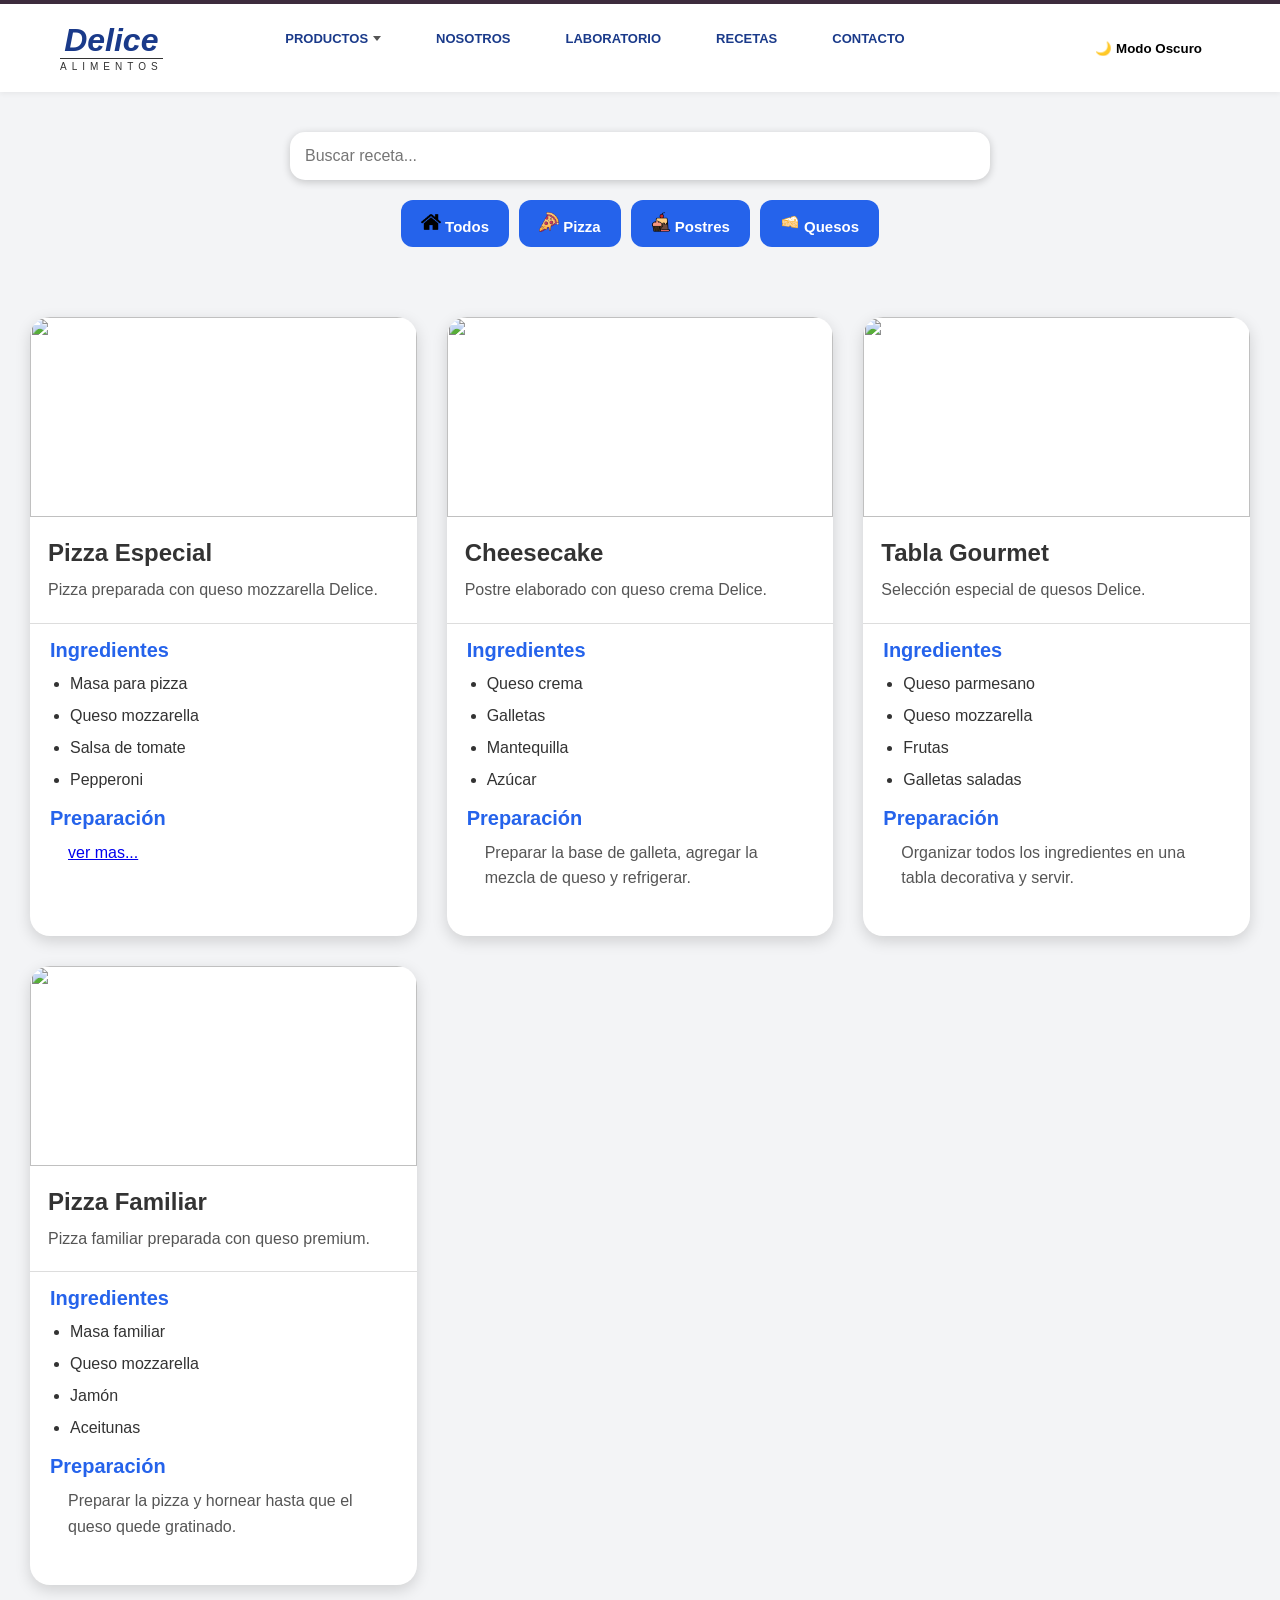
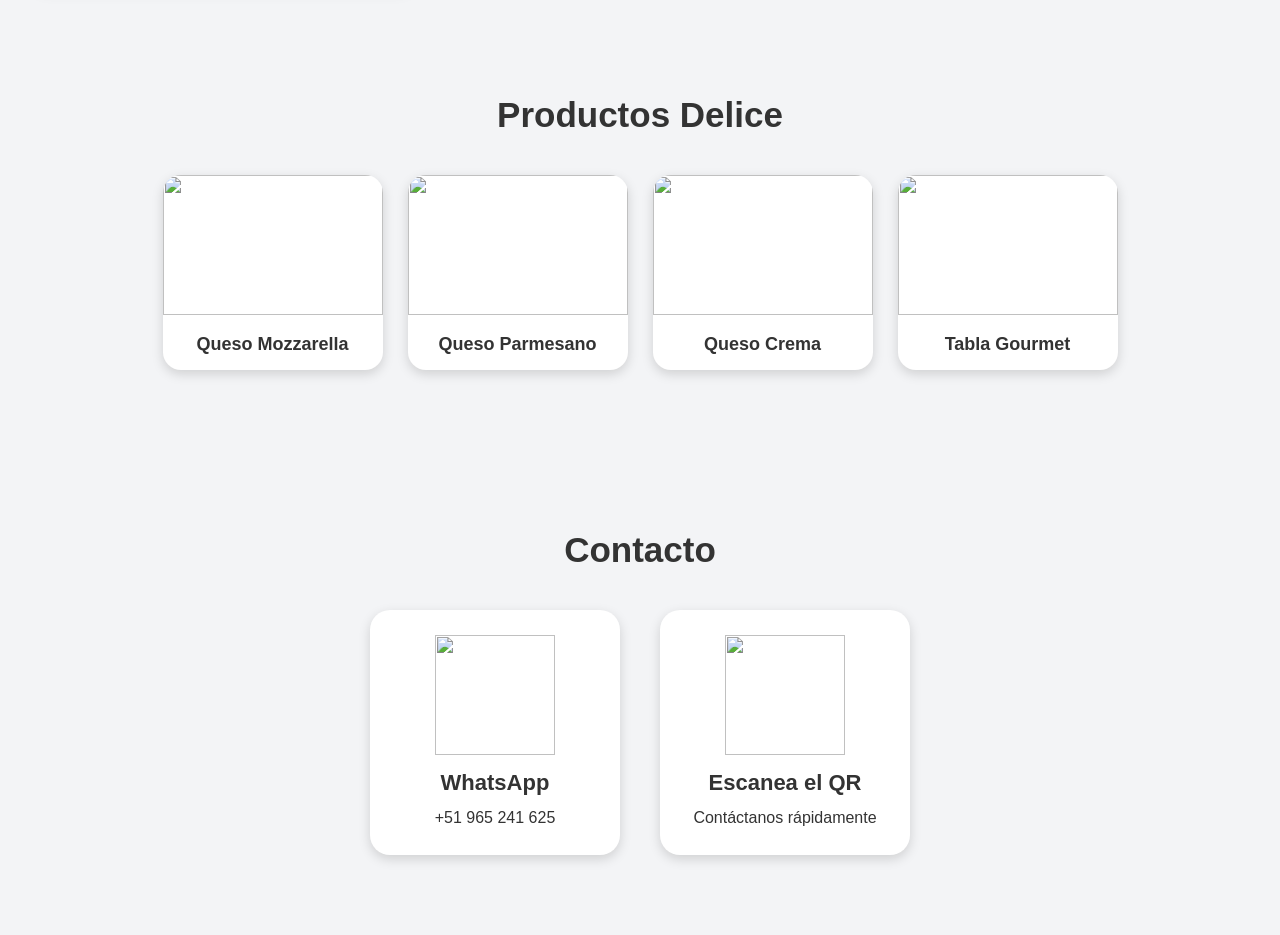
==== index.html @ c390afad "archivo html" ====
<!DOCTYPE html>
<html lang="es">

<head>
    <meta charset="UTF-8">
    <meta name="viewport"
        content="width=device-width, initial-scale=1.0">

    <title>Delice Recetas</title>

    <link rel="stylesheet" href="style.css">
    <link rel="stylesheet" href="style2.css">
</head>

<body>

    <!-- HEADER -->

    <header class="main-header">
        <div class="container">
            <!-- Logo -->
            <div class="logo">
                <a href="#">
                    <span class="brand-name">Delice</span>
                    <span class="brand-sub">ALIMENTOS</span>
                </a>
            </div>

            <!-- Navegación Principal -->
            <nav class="nav-menu">
                <ul>
                    <li><a href="#">PRODUCTOS <i class="arrow-down"></i></a></li>
                    <li><a href="#">NOSOTROS</a></li>
                    <li><a href="#">LABORATORIO</a></li>
                    <li><a href="#">RECETAS</a></li>
                    <li><a href="#">CONTACTO</a></li>
                </ul>
            </nav>

            <!-- Selector de Idioma -->
            <div class="language-selector">
                
                <button id="modoOscuro">
            🌙 Modo Oscuro
        </button>
            </div>
        </div>
    </header>

    <!-- BUSCADOR -->

    <section class="busqueda">

        <input type="text"
            id="buscar"
            placeholder="Buscar receta...">

    </section>

    <!-- FILTROS -->

    <section class="filtros">
  <button class="filtro" data-categoria="todos">
    <img src="iconos/casa.png" alt="Icono Todos" width="20" height="20">
    Todos
  </button>

  <button class="filtro" data-categoria="pizza">
    <img src="iconos/pizza.png" alt="Icono Pizza" width="20" height="20">
    Pizza
  </button>

  <button class="filtro" data-categoria="postre">
    <img src="iconos/postre.png" alt="Icono Postre" width="20" height="20">
    Postres
  </button>

  <button class="filtro" data-categoria="queso">
    <img src="iconos/queso.png" alt="Icono Queso" width="20" height="20">
    Quesos
  </button>

  
</section>

    <!-- RECETAS -->

    <section class="contenedor-recetas"
        id="recetas">

        <!-- RECETA 1 -->

        <div class="tarjeta"
            data-categoria="pizza">

            <img src="https://images.unsplash.com/photo-1513104890138-7c749659a591?q=80&w=1200">

            <h2>Pizza Especial</h2>

            <p>
                Pizza preparada con queso mozzarella Delice.
            </p>

            <div class="receta">

                <h3>Ingredientes</h3>

                <ul>
                    <li>Masa para pizza</li>
                    <li>Queso mozzarella</li>
                    <li>Salsa de tomate</li>
                    <li>Pepperoni</li>
                </ul>

                <h3>Preparación</h3>

                <p>
                  <a href="preparacion.html">
                    ver mas...

                </a>  
                </p>

            </div>

        </div>

        <!-- RECETA 2 -->

        <div class="tarjeta"
            data-categoria="postre">

            <img src="https://images.unsplash.com/photo-1488477181946-6428a0291777?q=80&w=1200">

            <h2>Cheesecake</h2>

            <p>
                Postre elaborado con queso crema Delice.
            </p>

            <div class="receta">

                <h3>Ingredientes</h3>

                <ul>
                    <li>Queso crema</li>
                    <li>Galletas</li>
                    <li>Mantequilla</li>
                    <li>Azúcar</li>
                </ul>

                <h3>Preparación</h3>

                <p>
                    Preparar la base de galleta,
                    agregar la mezcla de queso
                    y refrigerar.
                </p>

            </div>

        </div>

        <!-- RECETA 3 -->

        <div class="tarjeta"
            data-categoria="queso">

            <img src="https://images.unsplash.com/photo-1452195100486-9cc805987862?q=80&w=1200">

            <h2>Tabla Gourmet</h2>

            <p>
                Selección especial de quesos Delice.
            </p>

            <div class="receta">

                <h3>Ingredientes</h3>

                <ul>
                    <li>Queso parmesano</li>
                    <li>Queso mozzarella</li>
                    <li>Frutas</li>
                    <li>Galletas saladas</li>
                </ul>

                <h3>Preparación</h3>

                <p>
                    Organizar todos los ingredientes
                    en una tabla decorativa y servir.
                </p>

            </div>

        </div>

        <!-- RECETA 4 -->

        <div class="tarjeta"
            data-categoria="pizza">

            <img src="https://images.unsplash.com/photo-1541745537411-b8046dc6d66c?q=80&w=1200">

            <h2>Pizza Familiar</h2>

            <p>
                Pizza familiar preparada con queso premium.
            </p>

            <div class="receta">

                <h3>Ingredientes</h3>

                <ul>
                    <li>Masa familiar</li>
                    <li>Queso mozzarella</li>
                    <li>Jamón</li>
                    <li>Aceitunas</li>
                </ul>

                <h3>Preparación</h3>

                <p>
                    Preparar la pizza y hornear
                    hasta que el queso quede gratinado.
                </p>

            </div>

        </div>

    </section>

    <!-- PRODUCTOS -->

    <section id="productos"
        class="productos">

        <h2>Productos Delice</h2>

        <div class="contenedor-productos">

            <!-- PRODUCTO 1 -->

            <div class="producto">

                <img src="https://images.unsplash.com/photo-1552767059-ce182ead6c1b?q=80&w=1200">

                <h3>Queso Mozzarella</h3>

            </div>

            <!-- PRODUCTO 2 -->

            <div class="producto">

                <img src="https://images.unsplash.com/photo-1628088062854-d1870b4553da?q=80&w=1200">

                <h3>Queso Parmesano</h3>

            </div>

            <!-- PRODUCTO 3 -->

            <div class="producto">

                <img src="https://images.unsplash.com/photo-1634141510639-d691d86f47be?q=80&w=1200">

                <h3>Queso Crema</h3>

            </div>

            <!-- PRODUCTO 4 -->

            <div class="producto">

                <img src="https://images.unsplash.com/photo-1486297678162-eb2a19b0a32d?q=80&w=1200">

                <h3>Tabla Gourmet</h3>

            </div>

        </div>

    </section>

    <!-- CONTACTO -->

    <section id="contacto"
        class="info">

        <h2>Contacto</h2>

        <div class="contacto-contenedor">

            <!-- WHATSAPP -->

            <div class="contacto-card">

                <img src="https://cdn-icons-png.flaticon.com/512/733/733585.png">

                <h3>WhatsApp</h3>

                <p>
                    +51 965 241 625
                </p>

            </div>

            <!-- QR -->

            <div class="contacto-card">

                <img src="https://api.qrserver.com/v1/create-qr-code/?size=200x200&data=https://wa.me/51965241625">

                <h3>Escanea el QR</h3>

                <p>
                    Contáctanos rápidamente
                </p>

            </div>

        </div>

    </section>

    <script src="script.js"></script>

</body>

</html>
---- style.css ----
*{
    margin:0;
    padding:0;
    box-sizing:border-box;
    font-family:Arial, Helvetica, sans-serif;
}

html{
    scroll-behavior:smooth;
}

body{
    background:#f3f4f6;
    color:#333;
}

/* HEADER */

header{
    
    color:rgb(207, 45, 45);
    padding:25px;
    text-align:center;
    box-shadow:0px 4px 10px rgba(0,0,0,0.2);
}

header h1{
    font-size:40px;
    margin-bottom:15px;
    letter-spacing:2px;
}

nav{
    margin-bottom:20px;
}

nav a{
    color:white;
    text-decoration:none;
    margin:0 15px;
    font-size:18px;
    transition:0.3s;
    font-weight:bold;
}

nav a:hover{
    color:#60a5fa;
}

/* BOTON */

#modoOscuro{
    padding:12px 18px;
    border:none;
    border-radius:12px;
    cursor:pointer;
    font-weight:bold;
    transition:0.3s;
    background:white;
}

#modoOscuro:hover{
    transform:scale(1.05);
}

/* BUSCADOR */

.busqueda{
    display:flex;
    justify-content:center;
    margin:40px 20px 20px;
}

#buscar{
    width:60%;
    max-width:700px;
    padding:15px;
    border-radius:15px;
    border:none;
    box-shadow:0px 2px 8px rgba(0,0,0,0.2);
    font-size:16px;
    outline:none;
}

/* FILTROS */

.filtros{
    display:flex;
    justify-content:center;
    flex-wrap:wrap;
    gap:10px;
    margin-bottom:40px;
}

.filtro{
    padding:12px 20px;
    border:none;
    background:#2563eb;
    color:white;
    border-radius:12px;
    cursor:pointer;
    transition:0.3s;
    font-size:15px;
    font-weight:bold;
}

.filtro:hover{
    background:#1d4ed8;
    transform:translateY(-2px);
}

/* RECETAS */

.contenedor-recetas{

    display:grid;

    grid-template-columns:
    repeat(auto-fit,minmax(320px,1fr));

    gap:30px;

    padding:30px;

    max-width:1300px;

    margin:auto;
}

.tarjeta{

    background:white;

    border-radius:20px;

    overflow:hidden;

    box-shadow:0px 5px 15px rgba(0,0,0,0.15);

    transition:0.4s;
}

.tarjeta:hover{
    transform:translateY(-10px);
}

.tarjeta img{

    width:100%;

    height:200px;

    object-fit:cover;
}

.tarjeta h2{

    padding:18px 18px 10px;

    font-size:24px;
}

.tarjeta p{

    padding:0 18px 20px;

    line-height:1.6;

    color:#555;
}

/* INFORMACION RECETA */

.receta{

    padding:15px 20px 25px;

    border-top:1px solid #ddd;
}

.receta h3{

    margin-bottom:10px;

    color:#2563eb;

    font-size:20px;
}

.receta ul{

    margin-left:20px;

    margin-bottom:15px;
}

.receta li{

    margin-bottom:8px;

    line-height:1.5;
}

/* PRODUCTOS */

.productos{

    padding:80px 20px;

    text-align:center;
}

.productos h2{

    font-size:35px;

    margin-bottom:40px;
}

.contenedor-productos{

    display:flex;

    justify-content:center;

    flex-wrap:wrap;

    gap:25px;

    margin-top:40px;
}

.producto{

    width:220px;

    background:white;

    border-radius:18px;

    overflow:hidden;

    box-shadow:0px 4px 12px rgba(0,0,0,0.15);

    transition:0.3s;

    text-align:center;
}

.producto:hover{
    transform:translateY(-8px);
}

.producto img{

    width:100%;

    height:140px;

    object-fit:cover;
}

.producto h3{

    padding:15px;

    font-size:18px;
}

/* CONTACTO */

.info{

    padding:80px 30px;

    text-align:center;
}

.info h2{

    font-size:35px;

    margin-bottom:20px;
}

.contacto-contenedor{

    display:flex;

    justify-content:center;

    gap:40px;

    flex-wrap:wrap;

    margin-top:40px;
}

.contacto-card{

    background:white;

    width:250px;

    padding:25px;

    border-radius:20px;

    box-shadow:0px 4px 12px rgba(0,0,0,0.15);

    text-align:center;

    transition:0.3s;
}

.contacto-card:hover{
    transform:translateY(-8px);
}

.contacto-card img{

    width:120px;

    height:120px;

    object-fit:contain;

    margin-bottom:15px;
}

.contacto-card h3{

    margin-bottom:10px;

    font-size:22px;
}

.contacto-card p{

    font-size:16px;

    line-height:1.5;
}

/* DARK MODE */

.dark{
    background:#0f172a;
    color:white;
}

.dark #buscar{
    background:#1e293b;
    color:white;
}

.dark .tarjeta{
    background:#1e293b;
    color:white;
}

.dark .tarjeta p{
    color:#d1d5db;
}

.dark .producto{
    background:#1e293b;
    color:white;
}

.dark .contacto-card{
    background:#1e293b;
    color:white;
}

.dark .receta{
    border-top:1px solid #374151;
}

.dark .receta h3{
    color:#60a5fa;
}

/* RESPONSIVE */

@media(max-width:768px){

    header h1{
        font-size:28px;
    }

    nav a{
        display:block;
        margin:10px 0;
    }

    #buscar{
        width:95%;
    }

    .contenedor-recetas{
        padding:15px;
    }

    .tarjeta h2{
        font-size:22px;
    }

    .productos h2{
        font-size:28px;
    }

    .info h2{
        font-size:28px;
    }

}
---- style2.css ----
/* Configuración General */
body {
    margin: 0;
    font-family: 'Segoe UI', Tahoma, Geneva, Verdana, sans-serif;
}

/* Barra superior delgada (color oscuro) */
.main-header {
    border-top: 4px solid #3d2b3d; /* El tono oscuro de la parte superior */
    background-color: #ffffff;
    padding: 20px 0;
    box-shadow: 0 2px 5px rgba(0,0,0,0.05);
}

.container {
    max-width: 1200px;
    margin: 0 auto;
    display: flex;
    align-items: center;
    justify-content: space-between;
    padding: 0 20px;
}

/* Estilo del Logo */
.logo a {
    text-decoration: none;
    display: flex;
    flex-direction: column;
}

.brand-name {
    font-size: 32px;
    font-weight: bold;
    color: #1a3a8a; /* Azul característico */
    font-style: italic;
    line-height: 1;
}

.brand-sub {
    font-size: 10px;
    letter-spacing: 5px;
    color: #333;
    border-top: 1px solid #333;
    margin-top: 2px;
    padding-top: 2px;
}

/* Menú de Navegación */
.nav-menu ul {
    list-style: none;
    display: flex;
    gap: 25px;
    margin: 0;
    padding: 0;
}

.nav-menu ul li a, .language-selector a {
    text-decoration: none;
    color: #1a3a8a;
    font-size: 13px;
    font-weight: 600;
    text-transform: uppercase;
    display: flex;
    align-items: center;
}

.nav-menu ul li a:hover {
    color: #1a3a8a;
}

/* Iconos de flecha (simulados con bordes) */
.arrow-down {
    display: inline-block;
    margin-left: 5px;
    width: 0; 
    height: 0; 
    border-left: 4px solid transparent;
    border-right: 4px solid transparent;
    border-top: 5px solid #555;
}

/* Idioma (derecha) */
.language-selector {
    margin-left: 50px;
}
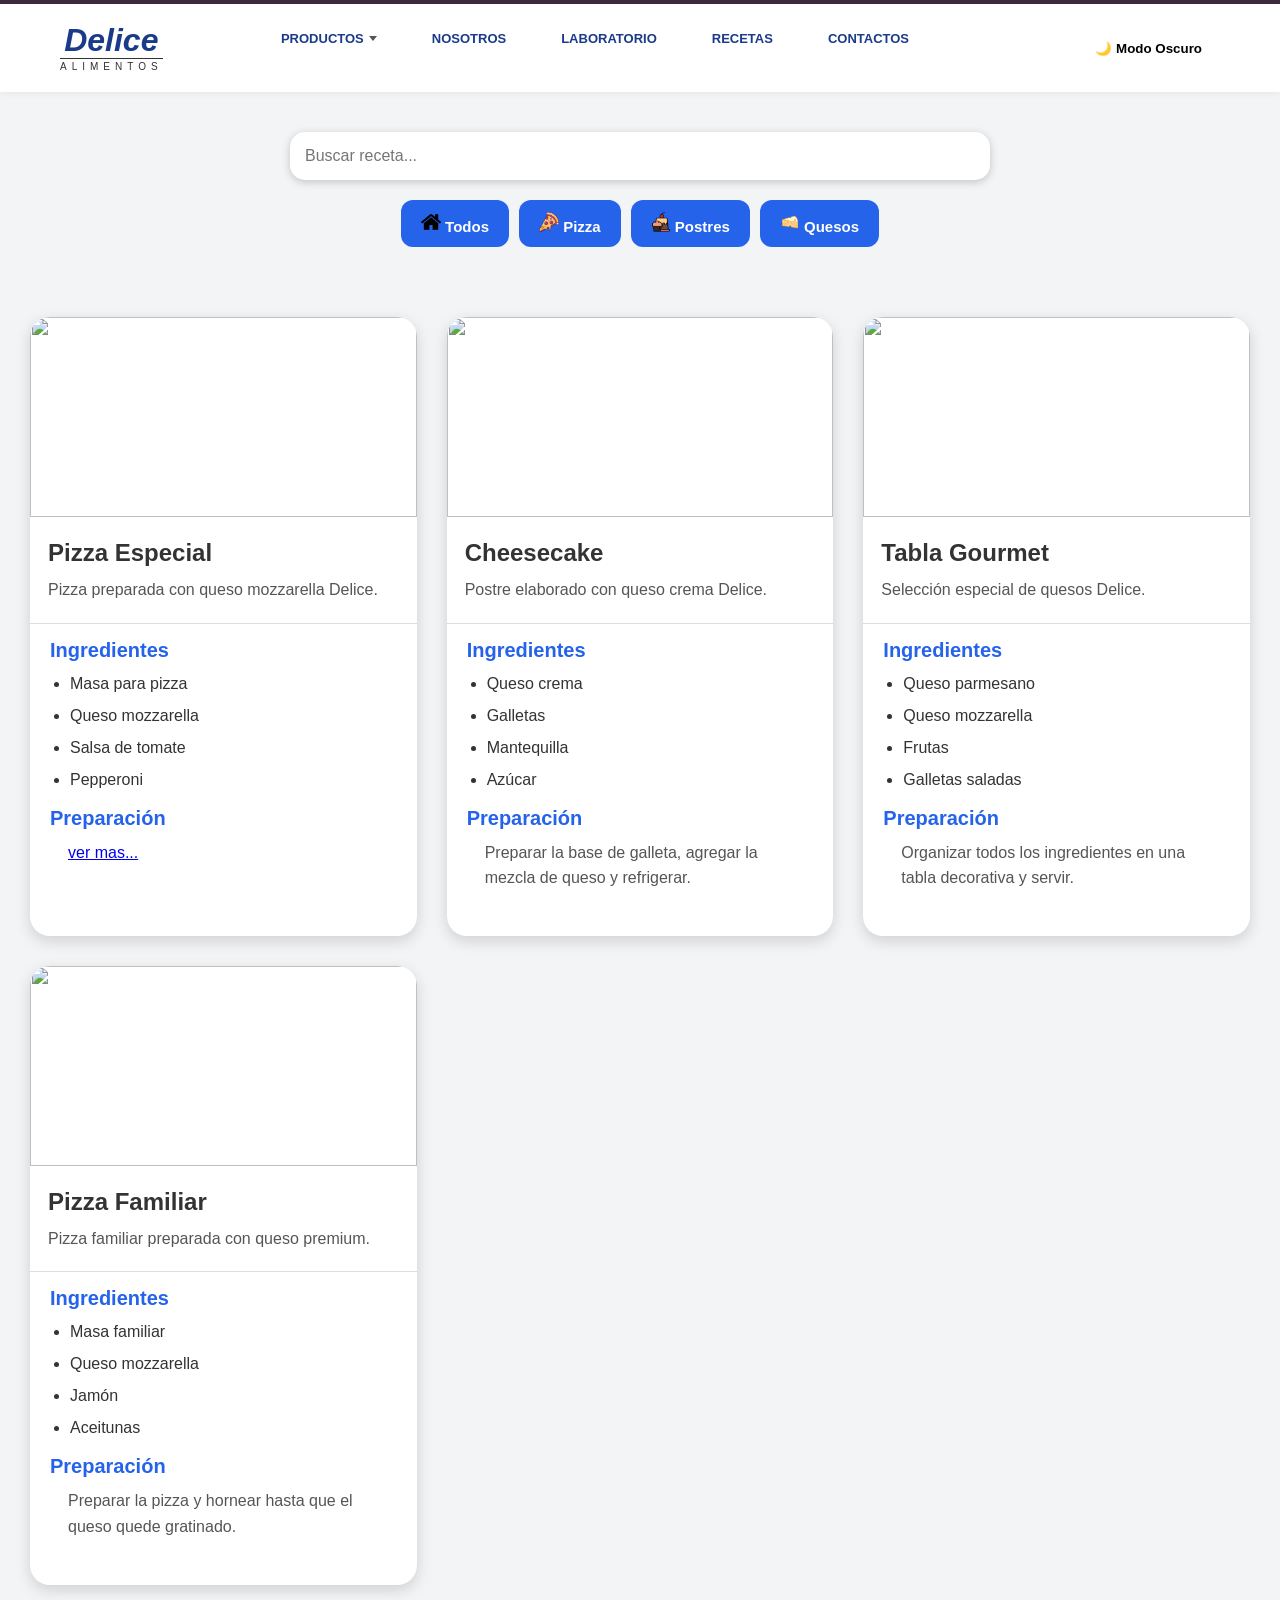
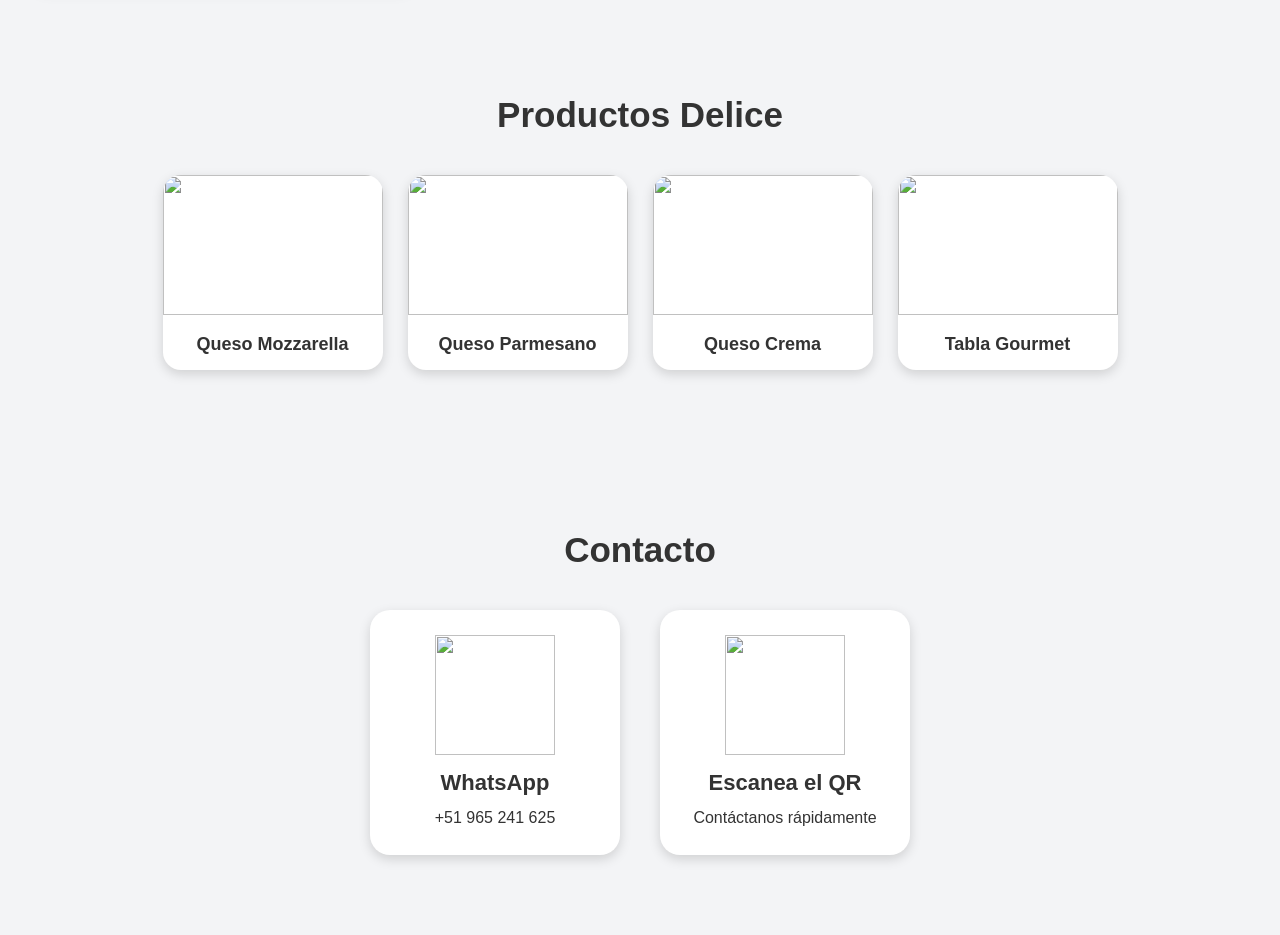
==== commit 13f3f597: "Update index.html" ====
--- a/index.html
+++ b/index.html
@@ -33,7 +33,7 @@
                     <li><a href="#">NOSOTROS</a></li>
                     <li><a href="#">LABORATORIO</a></li>
                     <li><a href="#">RECETAS</a></li>
-                    <li><a href="#">CONTACTO</a></li>
+                    <li><a href="#">CONTACTOs</a></li>
                 </ul>
             </nav>
 
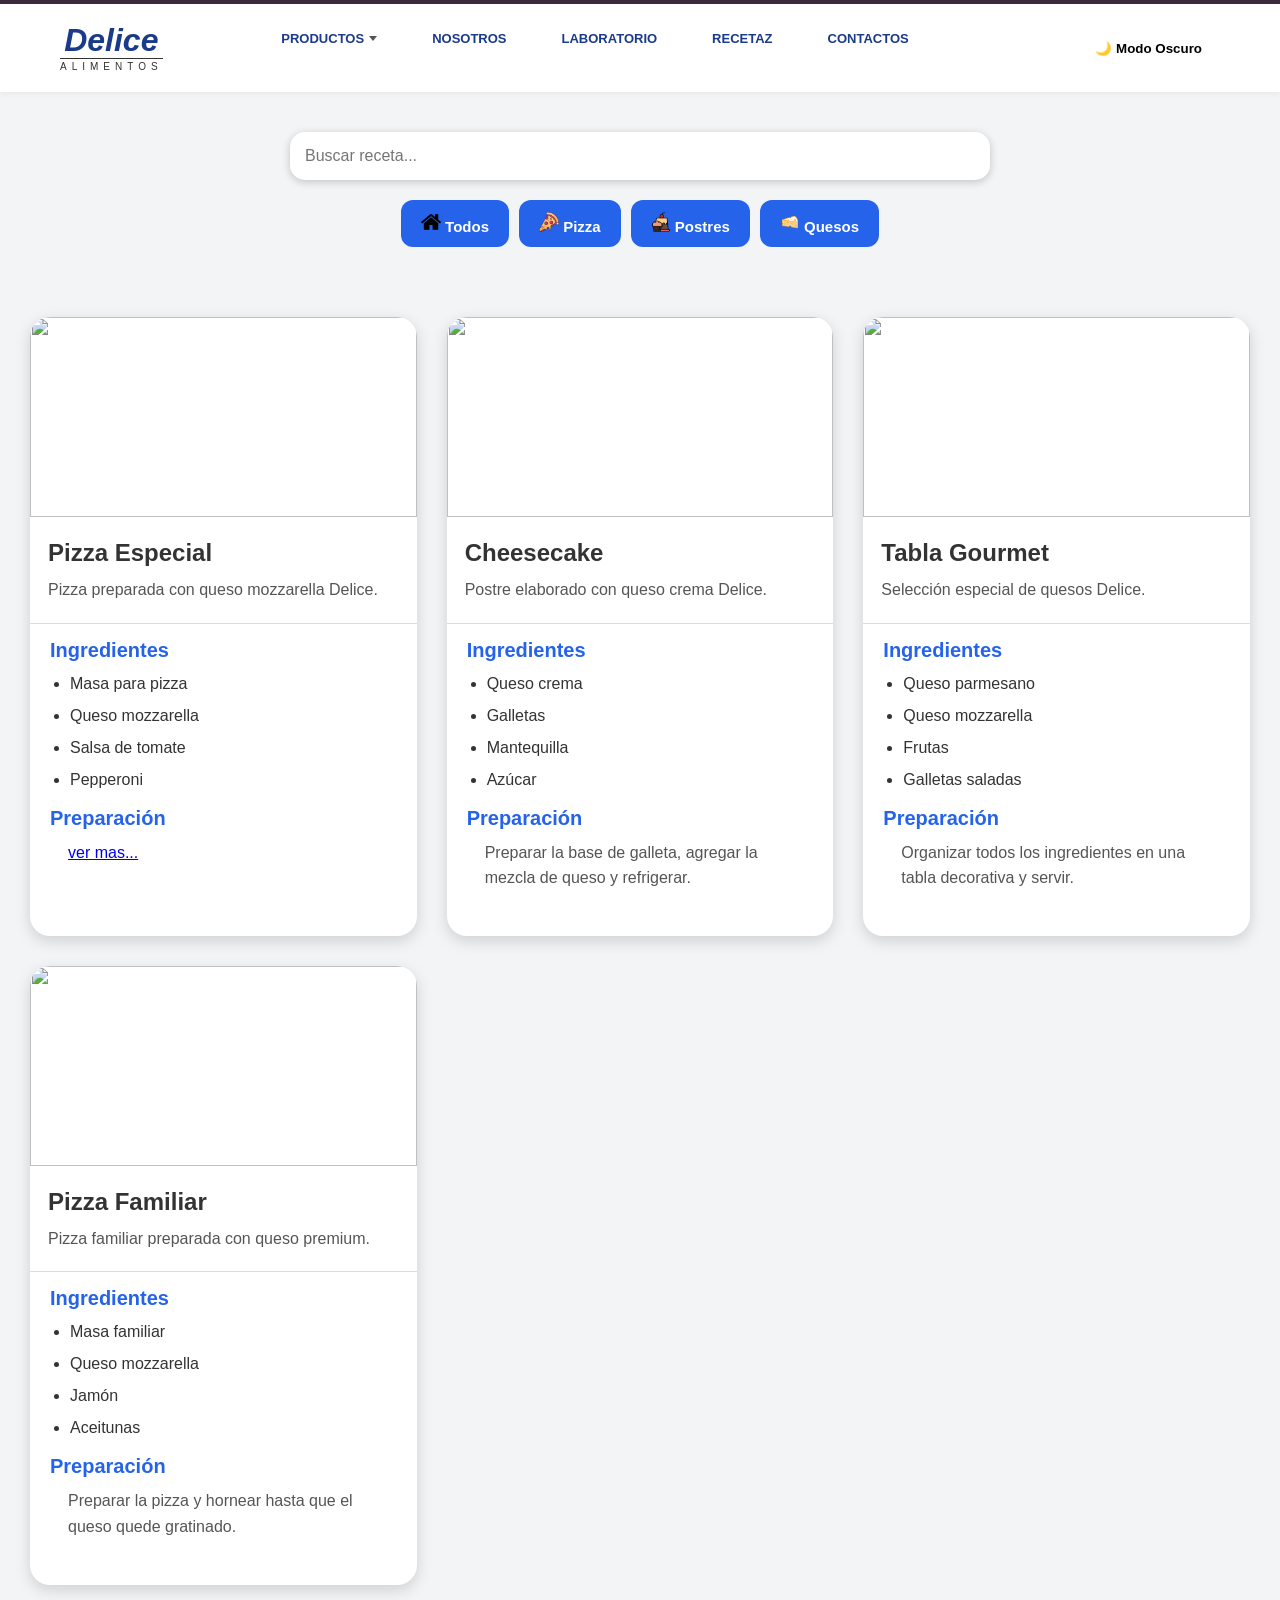
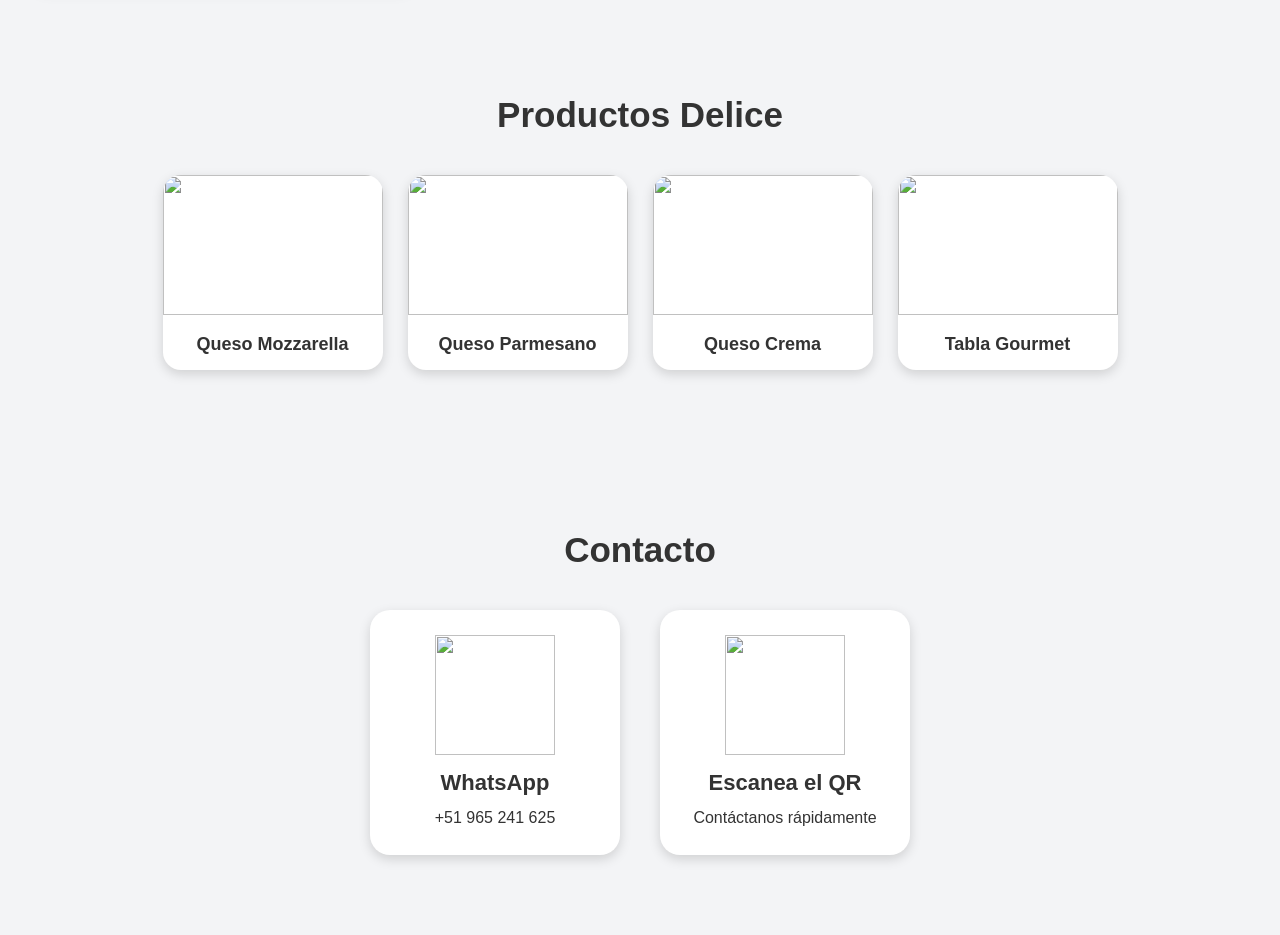
==== commit 5651e0d3: "CAMBIO Z" ====
--- a/index.html
+++ b/index.html
@@ -32,7 +32,7 @@
                     <li><a href="#">PRODUCTOS <i class="arrow-down"></i></a></li>
                     <li><a href="#">NOSOTROS</a></li>
                     <li><a href="#">LABORATORIO</a></li>
-                    <li><a href="#">RECETAS</a></li>
+                    <li><a href="#">RECETAZ</a></li>
                     <li><a href="#">CONTACTOs</a></li>
                 </ul>
             </nav>
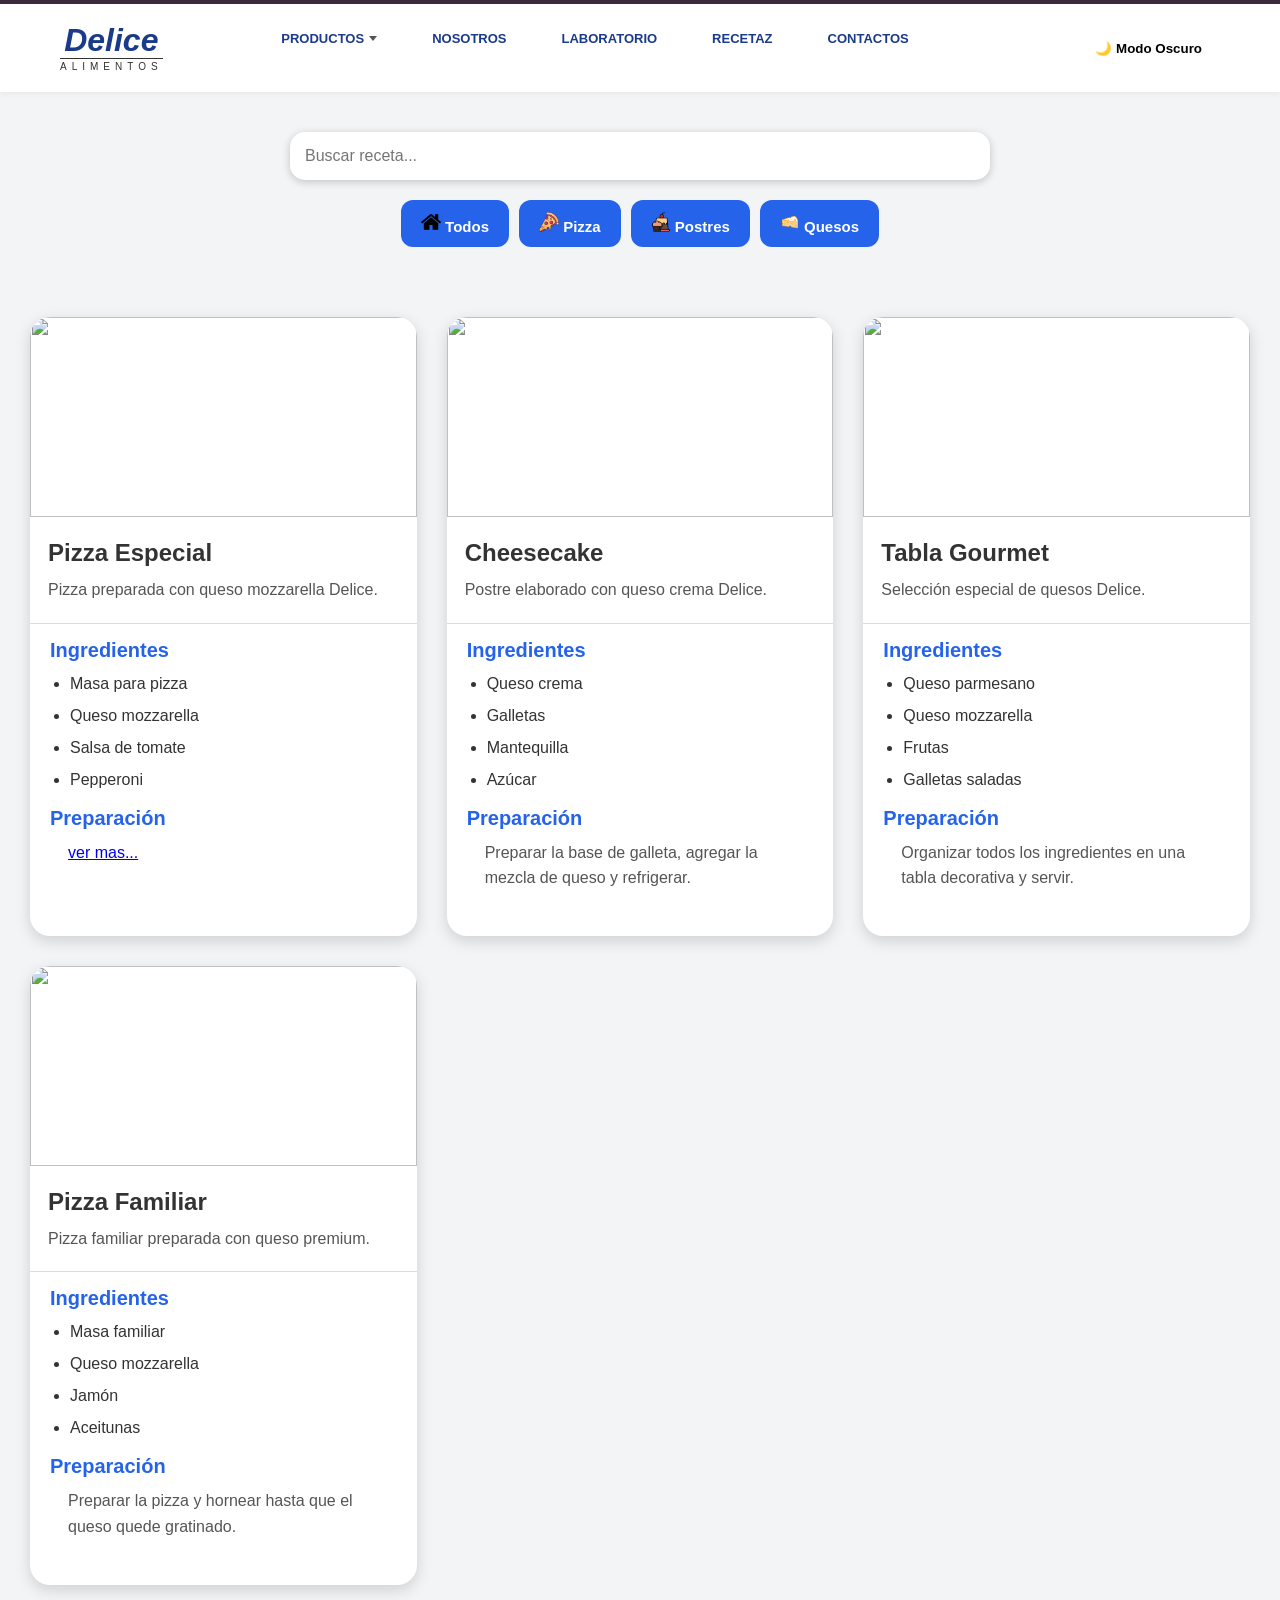
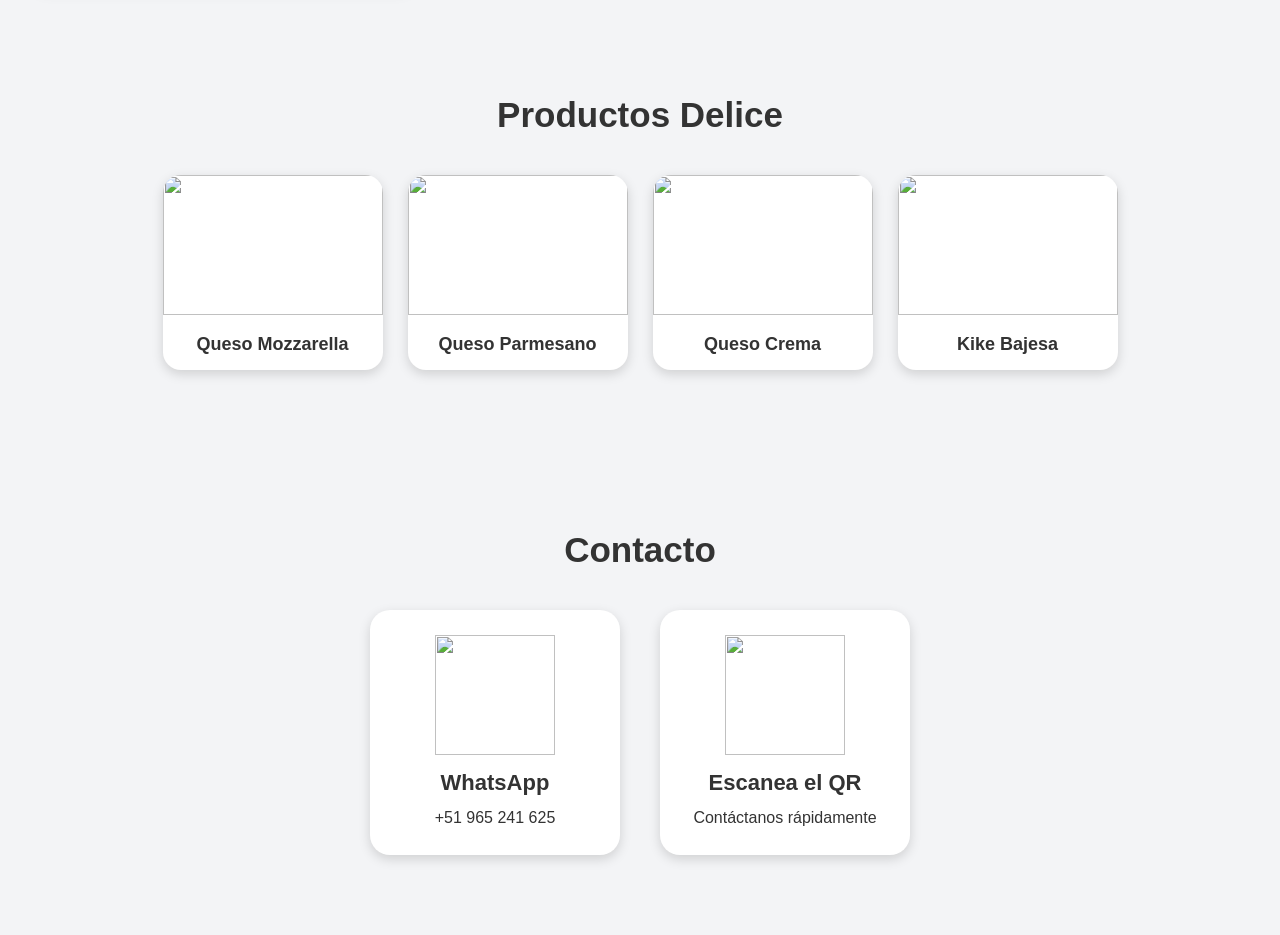
==== commit da073e1c: "Cambio Receta" ====
--- a/index.html
+++ b/index.html
@@ -278,7 +278,7 @@
 
                 <img src="https://images.unsplash.com/photo-1486297678162-eb2a19b0a32d?q=80&w=1200">
 
-                <h3>Tabla Gourmet</h3>
+                <h3>Kike Bajesa</h3>
 
             </div>
 
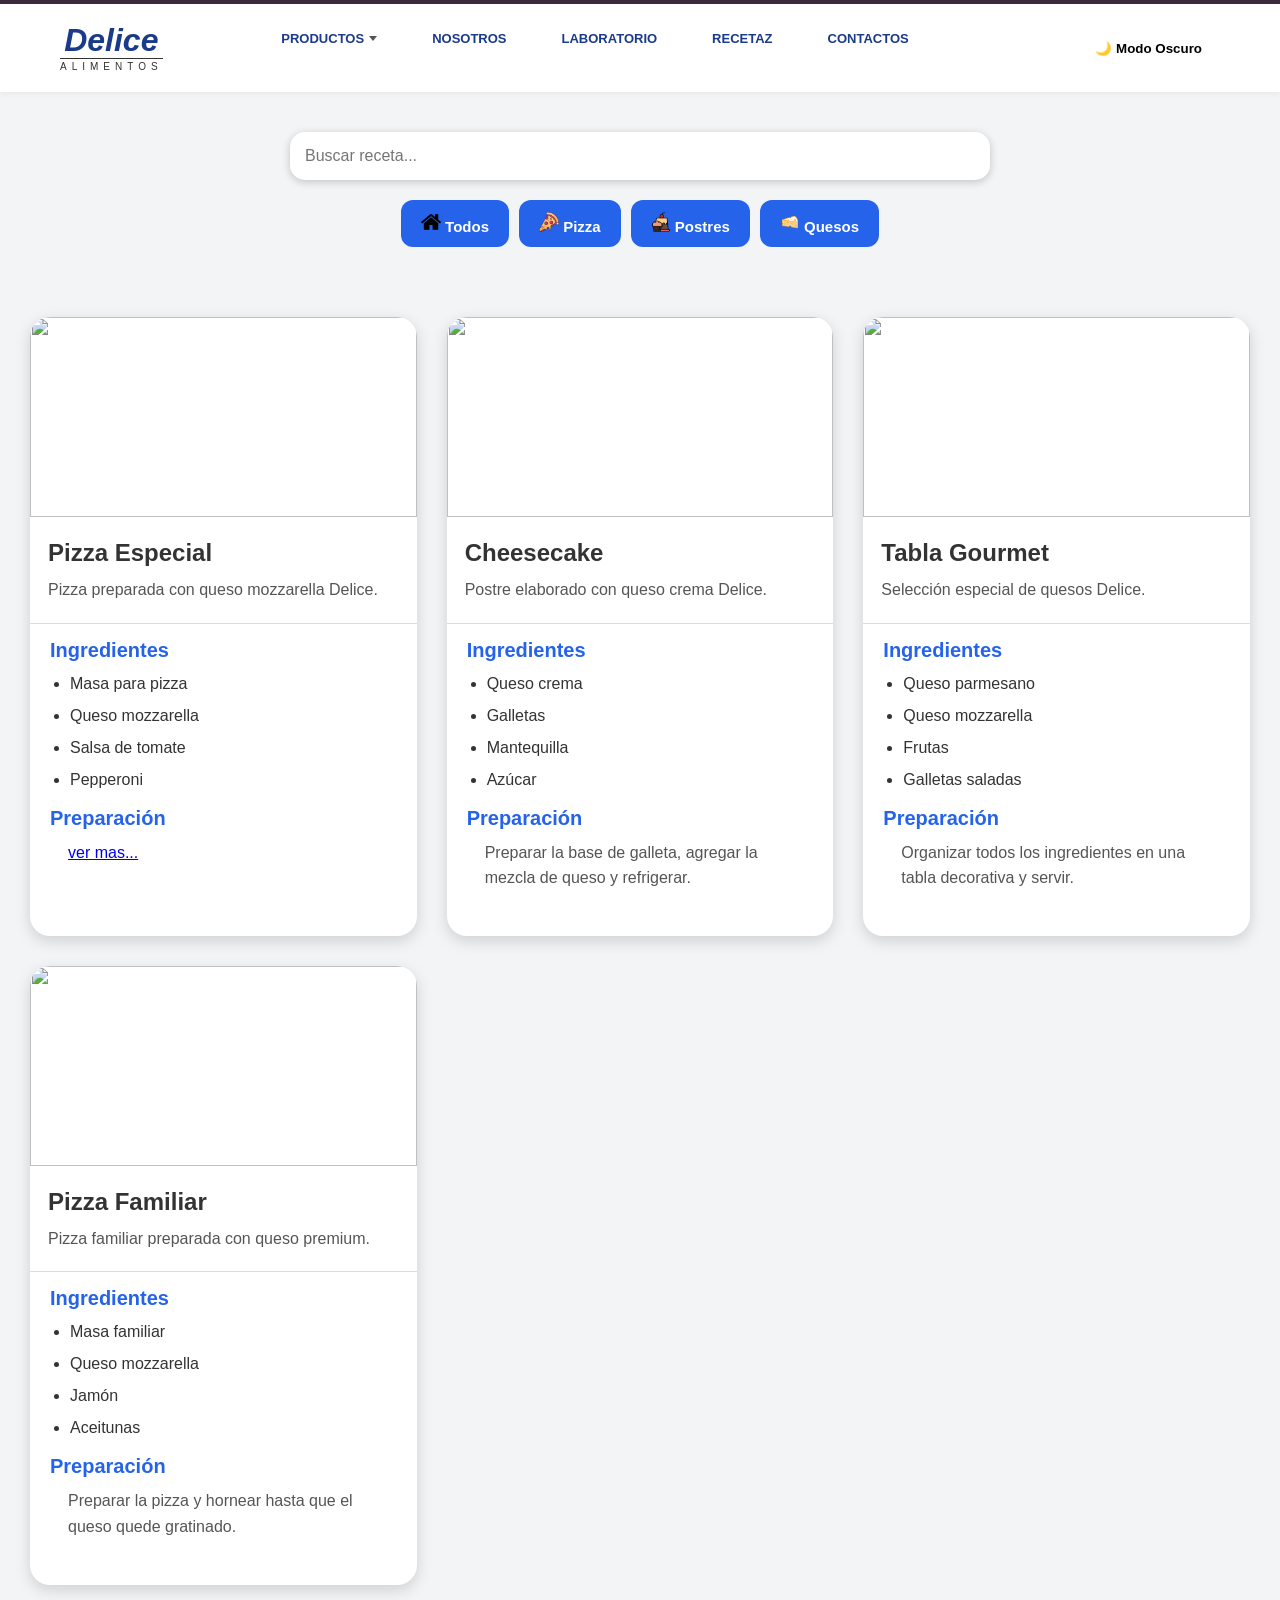
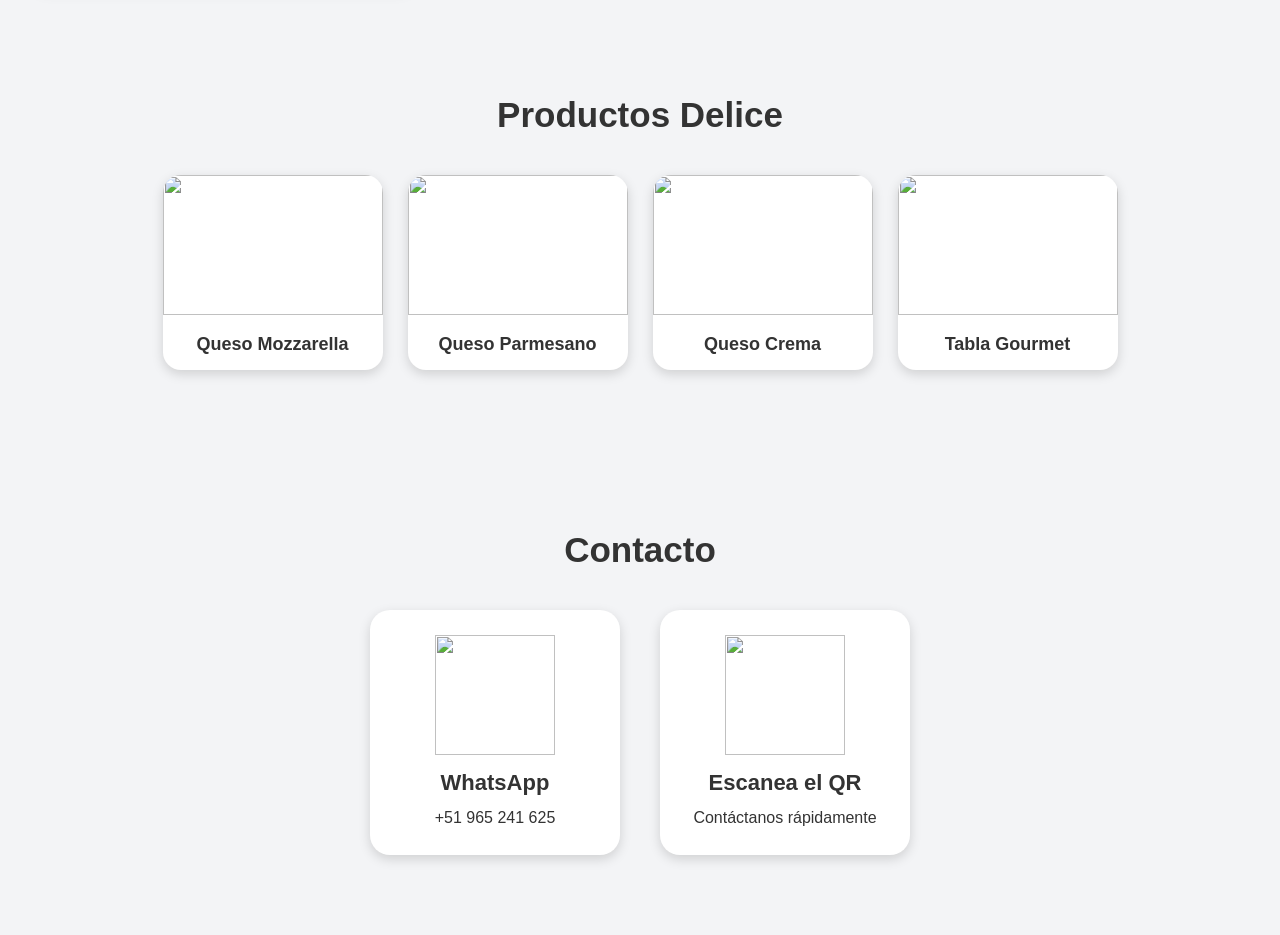
==== commit 03eec2e1: "arreglo de nombre" ====
--- a/index.html
+++ b/index.html
@@ -278,7 +278,7 @@
 
                 <img src="https://images.unsplash.com/photo-1486297678162-eb2a19b0a32d?q=80&w=1200">
 
-                <h3>Kike Bajesa</h3>
+                <h3>Tabla Gourmet</h3>
 
             </div>
 
